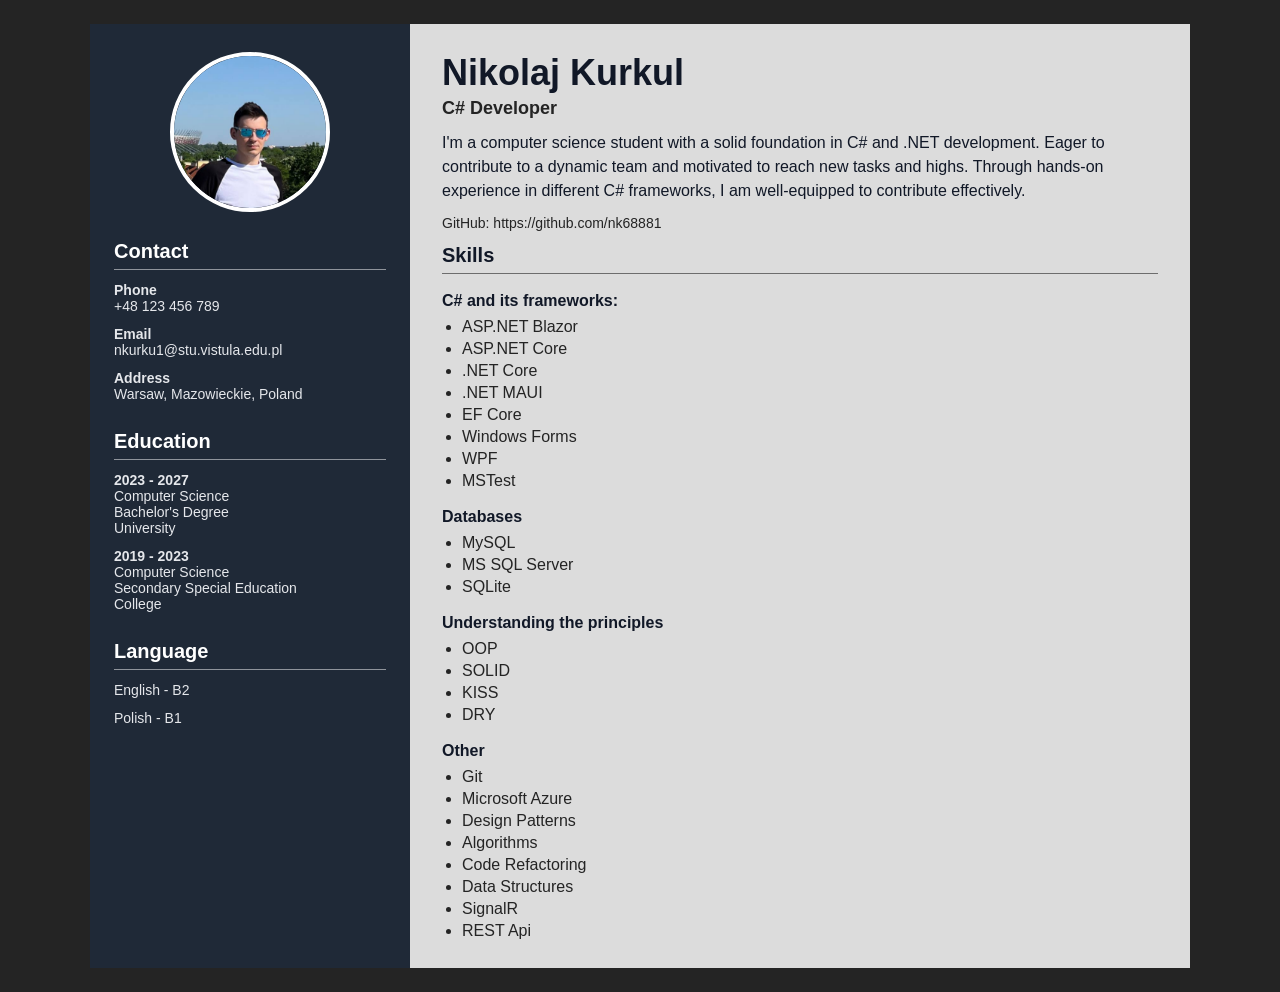
==== zad1_cv/index.html @ 607e0588 "fix: rename catalog" ====
<!DOCTYPE html>
<html lang="en">
  <head>
    <meta charset="UTF-8" />
    <meta name="viewport" content="width=device-width, initial-scale=1" />
    <title>Nikolaj Kurkul - CV</title>
    <link rel="stylesheet" href="css/styles.css" />
    <script src="js/script.js"></script>
  </head>
  <body>
    <main class="cv">
      <aside class="sidebar">
        <div class="profile">
          <img
            src="images/photo.png"
            alt="Nikolaj Kurkul"
          />
        </div>

        <section class="section">
          <h2>Contact</h2>
          <ul class="list">
            <li><strong>Phone</strong><br />+48 123 456 789</li>
            <li><strong>Email</strong><br />nkurku1@stu.vistula.edu.pl</li>
            <li><strong>Address</strong><br />Warsaw, Mazowieckie, Poland</li>
          </ul>
        </section>

        <section class="section">
          <h2>Education</h2>
          <ul class="list">
            <li>
              <strong>2023 - 2027</strong><br />
              Computer Science<br />
              Bachelor's Degree<br />
              University
            </li>
            <li>
              <strong>2019 - 2023</strong><br />
              Computer Science<br />
              Secondary Special Education<br />
              College
            </li>
          </ul>
        </section>

        <section class="section">
          <h2>Language</h2>
          <ul class="list">
            <li>English - B2</li>
            <li>Polish - B1</li>
          </ul>
        </section>
      </aside>

      <section class="content">
        <header class="header">
          <h1>Nikolaj Kurkul</h1>
          <h3>C# Developer</h3>
          <p>
            I'm a computer science student with a solid foundation in C# and .NET
            development. Eager to contribute to a dynamic team and motivated to
            reach new tasks and highs. Through hands-on experience in different
            C# frameworks, I am well-equipped to contribute effectively.
          </p>
          <p class="links">
            GitHub: https://github.com/nk68881
          </p>
        </header>

        <section class="section">
          <h2 style="border-bottom: 1px solid rgba(0, 0, 0, 0.5);">Skills</h2>

          <div class="skill-group">
            <h4>C# and its frameworks:</h4>
            <ul>
              <li>ASP.NET Blazor</li>
              <li>ASP.NET Core</li>
              <li>.NET Core</li>
              <li>.NET MAUI</li>
              <li>EF Core</li>
              <li>Windows Forms</li>
              <li>WPF</li>
              <li>MSTest</li>
            </ul>
          </div>

          <div class="skill-group">
            <h4>Databases</h4>
            <ul>
              <li>MySQL</li>
              <li>MS SQL Server</li>
              <li>SQLite</li>
            </ul>
          </div>

          <div class="skill-group">
            <h4>Understanding the principles</h4>
            <ul>
              <li>OOP</li>
              <li>SOLID</li>
              <li>KISS</li>
              <li>DRY</li>
            </ul>
          </div>

          <div class="skill-group">
            <h4>Other</h4>
            <ul>
              <li>Git</li>
              <li>Microsoft Azure</li>
              <li>Design Patterns</li>
              <li>Algorithms</li>
              <li>Code Refactoring</li>
              <li>Data Structures</li>
              <li>SignalR</li>
              <li>REST Api</li>
            </ul>
          </div>
        </section>
      </section>
    </main>

    <script src="script.js"></script>
  </body>
</html>
---- zad1_cv/css/styles.css ----
:root {
  --dark: #1f2937;
  --light: #242424;
  --accent: #111827;
  --text: #111827;
  --muted: #242424;
}

* {
  box-sizing: border-box;
  margin: 0;
  padding: 0;
}

body {
  font-family: "Segoe UI", Tahoma, Geneva, Verdana, sans-serif;
  background: var(--light);
  color: var(--text);
  padding: 24px;
}

.cv {
  display: grid;
  grid-template-columns: 320px 1fr;
  max-width: 1100px;
  margin: 0 auto;
  background: rgb(220, 220, 220);
  overflow: hidden;
}

.sidebar {
  background: var(--dark);
  color: white;
  padding: 28px 24px;
  display: flex;
  flex-direction: column;
  gap: 28px;
}

.profile img {
  width: 160px;
  height: 160px;
  border-radius: 50%;
  object-fit: cover;
  display: block;
  margin: 0 auto;
  border: 4px solid white;
}

.section h2 {
  font-size: 20px;
  margin-bottom: 12px;
  border-bottom: 1px solid rgba(255, 255, 255, 0.5);
  padding-bottom: 6px;
}

.list {
  list-style: none;
  display: grid;
  gap: 12px;
  font-size: 14px;
  color: #e5e7eb;
}

.content {
  padding: 28px 32px;
}

.header h1 {
  font-size: 36px;
  margin-bottom: 4px;
}

.header h3 {
  font-size: 18px;
  color: var(--muted);
  margin-bottom: 12px;
}

.header p {
  line-height: 1.5;
  margin-bottom: 10px;
}

.links {
  font-size: 14px;
  color: var(--muted);
}

.skill-group {
  margin-top: 18px;
}

.skill-group h4 {
  font-size: 16px;
  margin-bottom: 8px;
  color: var(--accent);
}

.skill-group ul {
  list-style: disc;
  padding-left: 20px;
  display: grid;
  gap: 4px;
  color: var(--muted);
}

@media (max-width: 900px) {
  .cv {
    grid-template-columns: 1fr;
  }

  .sidebar {
    align-items: center;
    text-align: center;
  }

  .section h2 {
    text-align: center;
  }
}
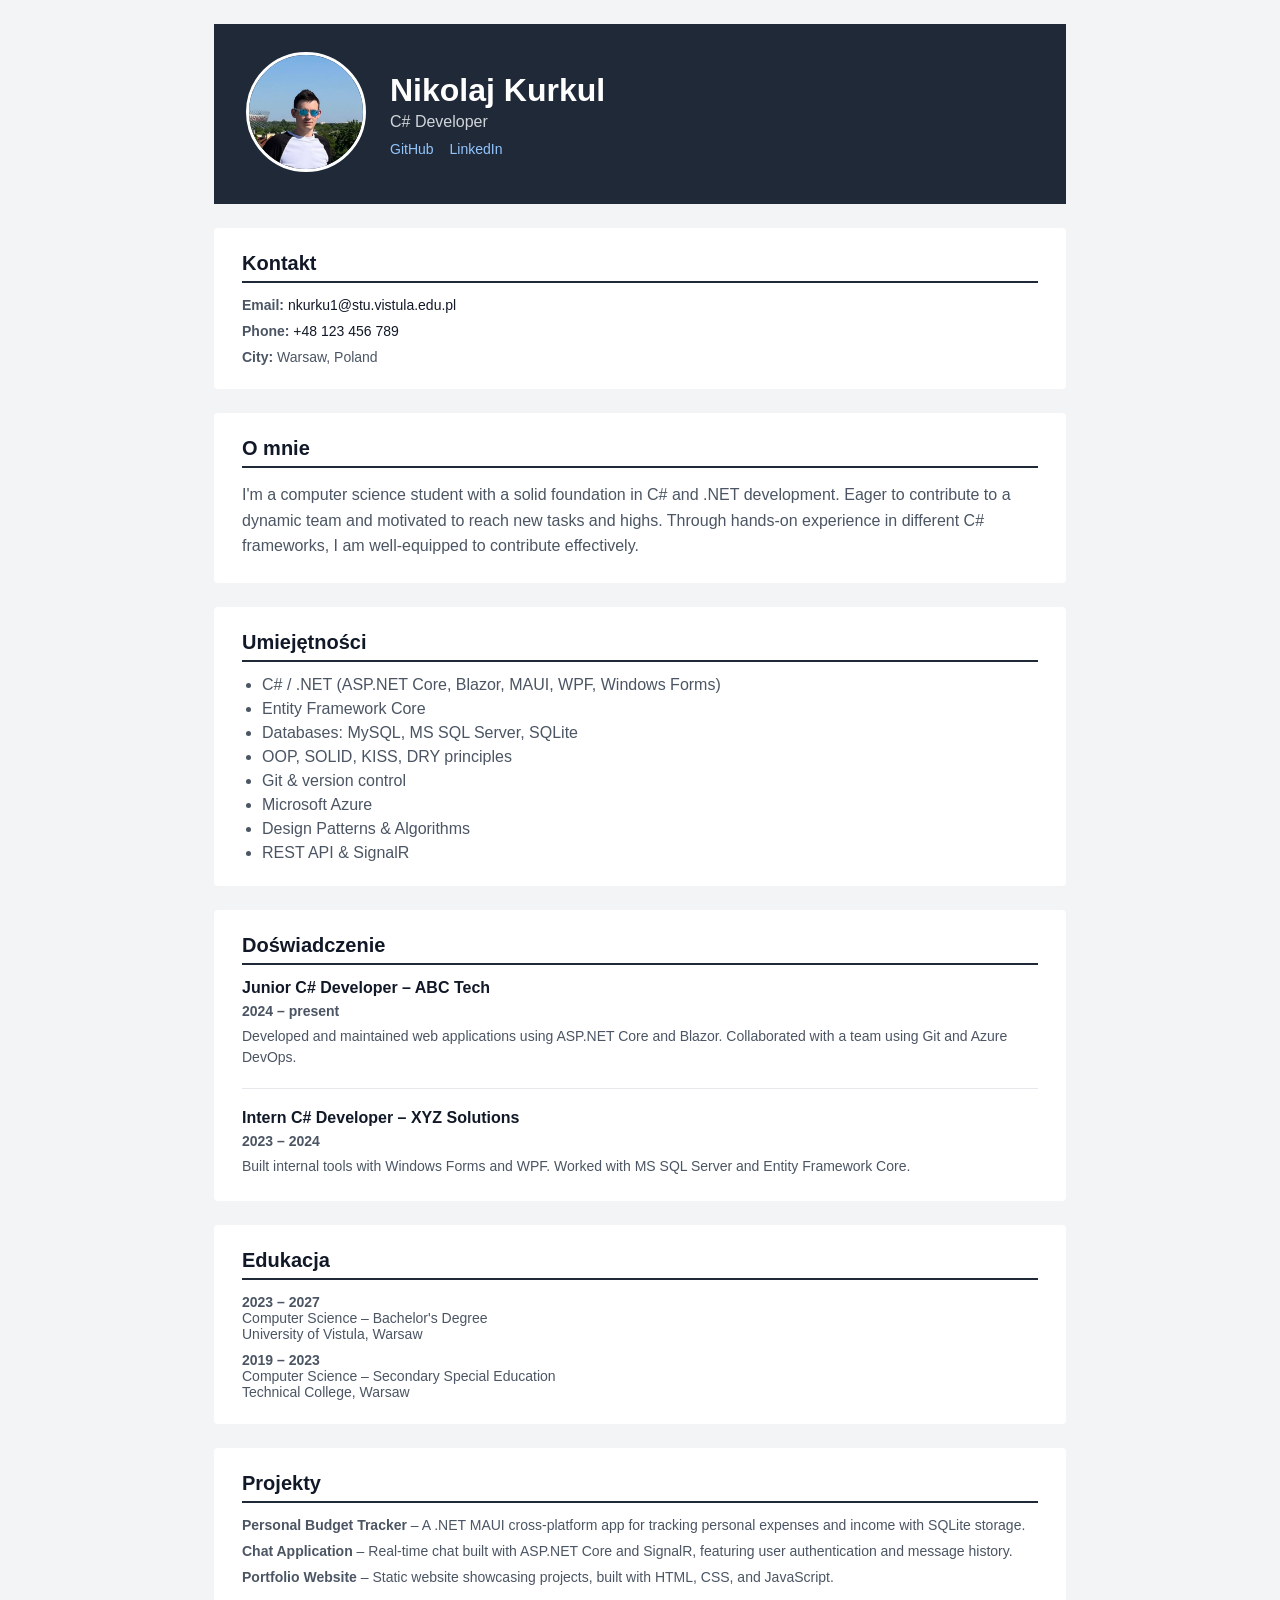
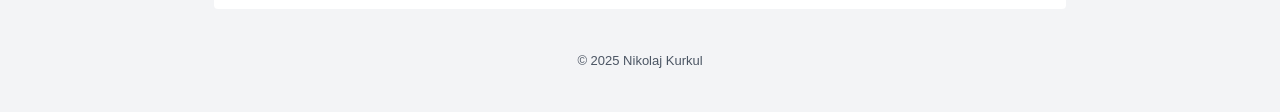
==== commit 01f4d294: "Refactor zad1_cv/index.html to meet semantic HTML CV requirements Co-authored-by: nick4real <6754002" ====
--- a/zad1_cv/index.html
+++ b/zad1_cv/index.html
@@ -5,122 +5,106 @@
     <meta name="viewport" content="width=device-width, initial-scale=1" />
     <title>Nikolaj Kurkul - CV</title>
     <link rel="stylesheet" href="css/styles.css" />
-    <script src="js/script.js"></script>
   </head>
   <body>
-    <main class="cv">
-      <aside class="sidebar">
-        <div class="profile">
-          <img
-            src="images/photo.png"
-            alt="Nikolaj Kurkul"
-          />
-        </div>
+    <header class="site-header">
+      <div class="profile">
+        <img src="images/photo.png" alt="Nikolaj Kurkul - profile photo" />
+      </div>
+      <div class="header-info">
+        <h1>Nikolaj Kurkul</h1>
+        <p class="subtitle">C# Developer</p>
+        <p class="links">
+          <a href="https://github.com/nk68881" target="_blank" rel="noopener noreferrer">GitHub</a>
+          <a href="https://linkedin.com/in/nk68881" target="_blank" rel="noopener noreferrer">LinkedIn</a>
+        </p>
+      </div>
+    </header>
 
-        <section class="section">
-          <h2>Contact</h2>
-          <ul class="list">
-            <li><strong>Phone</strong><br />+48 123 456 789</li>
-            <li><strong>Email</strong><br />nkurku1@stu.vistula.edu.pl</li>
-            <li><strong>Address</strong><br />Warsaw, Mazowieckie, Poland</li>
-          </ul>
-        </section>
+    <main>
+      <section class="section">
+        <h2>Kontakt</h2>
+        <ul class="list">
+          <li><strong>Email:</strong> <a href="mailto:nkurku1@stu.vistula.edu.pl">nkurku1@stu.vistula.edu.pl</a></li>
+          <li><strong>Phone:</strong> <a href="tel:+48123456789">+48 123 456 789</a></li>
+          <li><strong>City:</strong> Warsaw, Poland</li>
+        </ul>
+      </section>
 
-        <section class="section">
-          <h2>Education</h2>
-          <ul class="list">
-            <li>
-              <strong>2023 - 2027</strong><br />
-              Computer Science<br />
-              Bachelor's Degree<br />
-              University
-            </li>
-            <li>
-              <strong>2019 - 2023</strong><br />
-              Computer Science<br />
-              Secondary Special Education<br />
-              College
-            </li>
-          </ul>
-        </section>
+      <section class="section">
+        <h2>O mnie</h2>
+        <p>
+          I'm a computer science student with a solid foundation in C# and .NET
+          development. Eager to contribute to a dynamic team and motivated to
+          reach new tasks and highs. Through hands-on experience in different
+          C# frameworks, I am well-equipped to contribute effectively.
+        </p>
+      </section>
 
-        <section class="section">
-          <h2>Language</h2>
-          <ul class="list">
-            <li>English - B2</li>
-            <li>Polish - B1</li>
-          </ul>
-        </section>
-      </aside>
+      <section class="section">
+        <h2>Umiejętności</h2>
+        <ul class="skills-list">
+          <li>C# / .NET (ASP.NET Core, Blazor, MAUI, WPF, Windows Forms)</li>
+          <li>Entity Framework Core</li>
+          <li>Databases: MySQL, MS SQL Server, SQLite</li>
+          <li>OOP, SOLID, KISS, DRY principles</li>
+          <li>Git &amp; version control</li>
+          <li>Microsoft Azure</li>
+          <li>Design Patterns &amp; Algorithms</li>
+          <li>REST API &amp; SignalR</li>
+        </ul>
+      </section>
 
-      <section class="content">
-        <header class="header">
-          <h1>Nikolaj Kurkul</h1>
-          <h3>C# Developer</h3>
-          <p>
-            I'm a computer science student with a solid foundation in C# and .NET
-            development. Eager to contribute to a dynamic team and motivated to
-            reach new tasks and highs. Through hands-on experience in different
-            C# frameworks, I am well-equipped to contribute effectively.
-          </p>
-          <p class="links">
-            GitHub: https://github.com/nk68881
-          </p>
-        </header>
+      <section class="section">
+        <h2>Doświadczenie</h2>
+        <article class="experience-item">
+          <h3>Junior C# Developer – ABC Tech</h3>
+          <p><strong>2024 – present</strong></p>
+          <p>Developed and maintained web applications using ASP.NET Core and Blazor. Collaborated with a team using Git and Azure DevOps.</p>
+        </article>
+        <article class="experience-item">
+          <h3>Intern C# Developer – XYZ Solutions</h3>
+          <p><strong>2023 – 2024</strong></p>
+          <p>Built internal tools with Windows Forms and WPF. Worked with MS SQL Server and Entity Framework Core.</p>
+        </article>
+      </section>
 
-        <section class="section">
-          <h2 style="border-bottom: 1px solid rgba(0, 0, 0, 0.5);">Skills</h2>
+      <section class="section">
+        <h2>Edukacja</h2>
+        <ul class="list">
+          <li>
+            <strong>2023 – 2027</strong><br />
+            Computer Science – Bachelor's Degree<br />
+            University of Vistula, Warsaw
+          </li>
+          <li>
+            <strong>2019 – 2023</strong><br />
+            Computer Science – Secondary Special Education<br />
+            Technical College, Warsaw
+          </li>
+        </ul>
+      </section>
 
-          <div class="skill-group">
-            <h4>C# and its frameworks:</h4>
-            <ul>
-              <li>ASP.NET Blazor</li>
-              <li>ASP.NET Core</li>
-              <li>.NET Core</li>
-              <li>.NET MAUI</li>
-              <li>EF Core</li>
-              <li>Windows Forms</li>
-              <li>WPF</li>
-              <li>MSTest</li>
-            </ul>
-          </div>
-
-          <div class="skill-group">
-            <h4>Databases</h4>
-            <ul>
-              <li>MySQL</li>
-              <li>MS SQL Server</li>
-              <li>SQLite</li>
-            </ul>
-          </div>
-
-          <div class="skill-group">
-            <h4>Understanding the principles</h4>
-            <ul>
-              <li>OOP</li>
-              <li>SOLID</li>
-              <li>KISS</li>
-              <li>DRY</li>
-            </ul>
-          </div>
-
-          <div class="skill-group">
-            <h4>Other</h4>
-            <ul>
-              <li>Git</li>
-              <li>Microsoft Azure</li>
-              <li>Design Patterns</li>
-              <li>Algorithms</li>
-              <li>Code Refactoring</li>
-              <li>Data Structures</li>
-              <li>SignalR</li>
-              <li>REST Api</li>
-            </ul>
-          </div>
-        </section>
+      <section class="section">
+        <h2>Projekty</h2>
+        <ul class="list">
+          <li>
+            <strong>Personal Budget Tracker</strong> – A .NET MAUI cross-platform app for tracking personal expenses and income with SQLite storage.
+          </li>
+          <li>
+            <strong>Chat Application</strong> – Real-time chat built with ASP.NET Core and SignalR, featuring user authentication and message history.
+          </li>
+          <li>
+            <strong>Portfolio Website</strong> – Static website showcasing projects, built with HTML, CSS, and JavaScript.
+          </li>
+        </ul>
       </section>
     </main>
 
-    <script src="script.js"></script>
+    <footer class="site-footer">
+      <p>&copy; 2025 Nikolaj Kurkul</p>
+    </footer>
+
+    <script src="js/script.js"></script>
   </body>
 </html>
--- a/zad1_cv/css/styles.css
+++ b/zad1_cv/css/styles.css
@@ -1,9 +1,9 @@
 :root {
   --dark: #1f2937;
-  --light: #242424;
+  --light: #f3f4f6;
   --accent: #111827;
   --text: #111827;
-  --muted: #242424;
+  --muted: #4b5563;
 }
 
 * {
@@ -17,105 +17,149 @@
   background: var(--light);
   color: var(--text);
   padding: 24px;
+  max-width: 900px;
+  margin: 0 auto;
 }
 
-.cv {
-  display: grid;
-  grid-template-columns: 320px 1fr;
-  max-width: 1100px;
-  margin: 0 auto;
-  background: rgb(220, 220, 220);
-  overflow: hidden;
-}
-
-.sidebar {
+/* Header */
+.site-header {
+  display: flex;
+  align-items: center;
+  gap: 24px;
   background: var(--dark);
   color: white;
-  padding: 28px 24px;
-  display: flex;
-  flex-direction: column;
-  gap: 28px;
+  padding: 28px 32px;
+  margin-bottom: 24px;
 }
 
 .profile img {
-  width: 160px;
-  height: 160px;
+  width: 120px;
+  height: 120px;
   border-radius: 50%;
   object-fit: cover;
-  display: block;
-  margin: 0 auto;
-  border: 4px solid white;
+  border: 3px solid white;
+  flex-shrink: 0;
+}
+
+.header-info h1 {
+  font-size: 32px;
+  margin-bottom: 4px;
+}
+
+.header-info .subtitle {
+  font-size: 16px;
+  color: #d1d5db;
+  margin-bottom: 10px;
+}
+
+.links {
+  display: flex;
+  gap: 16px;
+}
+
+.links a {
+  color: #93c5fd;
+  text-decoration: none;
+  font-size: 14px;
+}
+
+.links a:hover {
+  text-decoration: underline;
+}
+
+/* Main sections */
+main {
+  display: grid;
+  gap: 24px;
+}
+
+.section {
+  background: white;
+  padding: 24px 28px;
+  border-radius: 4px;
 }
 
 .section h2 {
   font-size: 20px;
-  margin-bottom: 12px;
-  border-bottom: 1px solid rgba(255, 255, 255, 0.5);
+  margin-bottom: 14px;
   padding-bottom: 6px;
+  border-bottom: 2px solid var(--dark);
+  color: var(--accent);
 }
 
+.section p {
+  line-height: 1.6;
+  color: var(--muted);
+}
+
+/* Lists */
 .list {
   list-style: none;
   display: grid;
-  gap: 12px;
-  font-size: 14px;
-  color: #e5e7eb;
-}
-
-.content {
-  padding: 28px 32px;
-}
-
-.header h1 {
-  font-size: 36px;
-  margin-bottom: 4px;
-}
-
-.header h3 {
-  font-size: 18px;
-  color: var(--muted);
-  margin-bottom: 12px;
-}
-
-.header p {
-  line-height: 1.5;
-  margin-bottom: 10px;
-}
-
-.links {
+  gap: 10px;
   font-size: 14px;
   color: var(--muted);
 }
 
-.skill-group {
-  margin-top: 18px;
+.list a {
+  color: var(--accent);
+  text-decoration: none;
 }
 
-.skill-group h4 {
+.list a:hover {
+  text-decoration: underline;
+}
+
+.skills-list {
+  list-style: disc;
+  padding-left: 20px;
+  display: grid;
+  gap: 6px;
+  color: var(--muted);
+}
+
+/* Experience */
+.experience-item {
+  margin-bottom: 20px;
+  padding-bottom: 20px;
+  border-bottom: 1px solid #e5e7eb;
+}
+
+.experience-item:last-child {
+  margin-bottom: 0;
+  padding-bottom: 0;
+  border-bottom: none;
+}
+
+.experience-item h3 {
   font-size: 16px;
-  margin-bottom: 8px;
+  margin-bottom: 4px;
   color: var(--accent);
 }
 
-.skill-group ul {
-  list-style: disc;
-  padding-left: 20px;
-  display: grid;
-  gap: 4px;
+.experience-item p {
+  font-size: 14px;
+  color: var(--muted);
+  line-height: 1.5;
+  margin-top: 4px;
+}
+
+/* Footer */
+.site-footer {
+  text-align: center;
+  padding: 20px;
+  margin-top: 24px;
+  font-size: 13px;
   color: var(--muted);
 }
 
-@media (max-width: 900px) {
-  .cv {
-    grid-template-columns: 1fr;
-  }
-
-  .sidebar {
-    align-items: center;
+@media (max-width: 600px) {
+  .site-header {
+    flex-direction: column;
     text-align: center;
   }
 
-  .section h2 {
-    text-align: center;
+  .links {
+    justify-content: center;
   }
 }
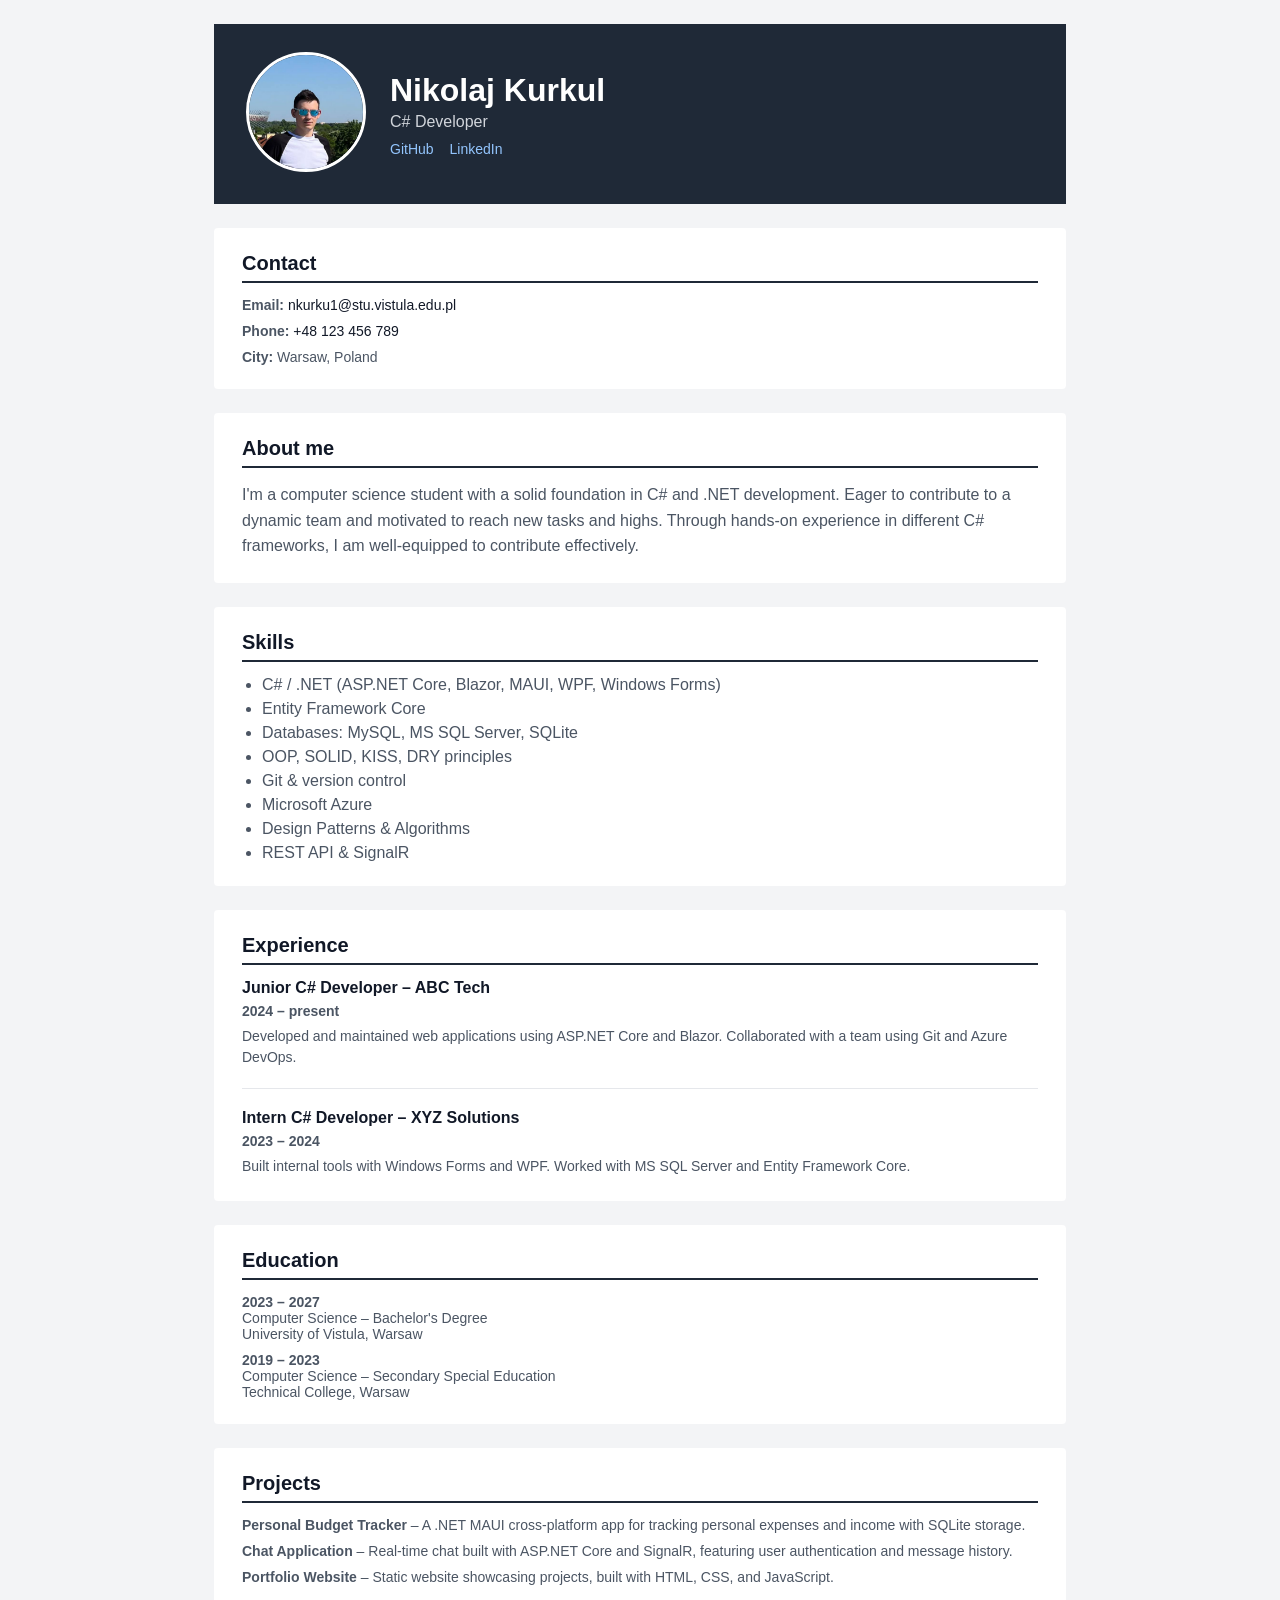
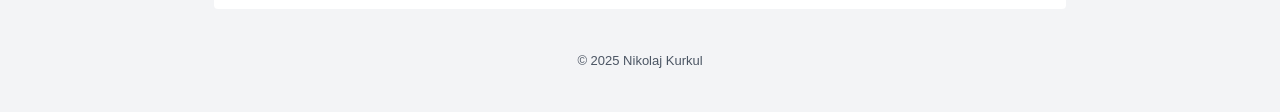
==== commit 4541482c: "refactor: translate to eng" ====
--- a/zad1_cv/index.html
+++ b/zad1_cv/index.html
@@ -23,7 +23,7 @@
 
     <main>
       <section class="section">
-        <h2>Kontakt</h2>
+        <h2>Contact</h2>
         <ul class="list">
           <li><strong>Email:</strong> <a href="mailto:nkurku1@stu.vistula.edu.pl">nkurku1@stu.vistula.edu.pl</a></li>
           <li><strong>Phone:</strong> <a href="tel:+48123456789">+48 123 456 789</a></li>
@@ -32,7 +32,7 @@
       </section>
 
       <section class="section">
-        <h2>O mnie</h2>
+        <h2>About me</h2>
         <p>
           I'm a computer science student with a solid foundation in C# and .NET
           development. Eager to contribute to a dynamic team and motivated to
@@ -42,7 +42,7 @@
       </section>
 
       <section class="section">
-        <h2>Umiejętności</h2>
+        <h2>Skills</h2>
         <ul class="skills-list">
           <li>C# / .NET (ASP.NET Core, Blazor, MAUI, WPF, Windows Forms)</li>
           <li>Entity Framework Core</li>
@@ -56,7 +56,7 @@
       </section>
 
       <section class="section">
-        <h2>Doświadczenie</h2>
+        <h2>Experience</h2>
         <article class="experience-item">
           <h3>Junior C# Developer – ABC Tech</h3>
           <p><strong>2024 – present</strong></p>
@@ -70,7 +70,7 @@
       </section>
 
       <section class="section">
-        <h2>Edukacja</h2>
+        <h2>Education</h2>
         <ul class="list">
           <li>
             <strong>2023 – 2027</strong><br />
@@ -86,7 +86,7 @@
       </section>
 
       <section class="section">
-        <h2>Projekty</h2>
+        <h2>Projects</h2>
         <ul class="list">
           <li>
             <strong>Personal Budget Tracker</strong> – A .NET MAUI cross-platform app for tracking personal expenses and income with SQLite storage.
